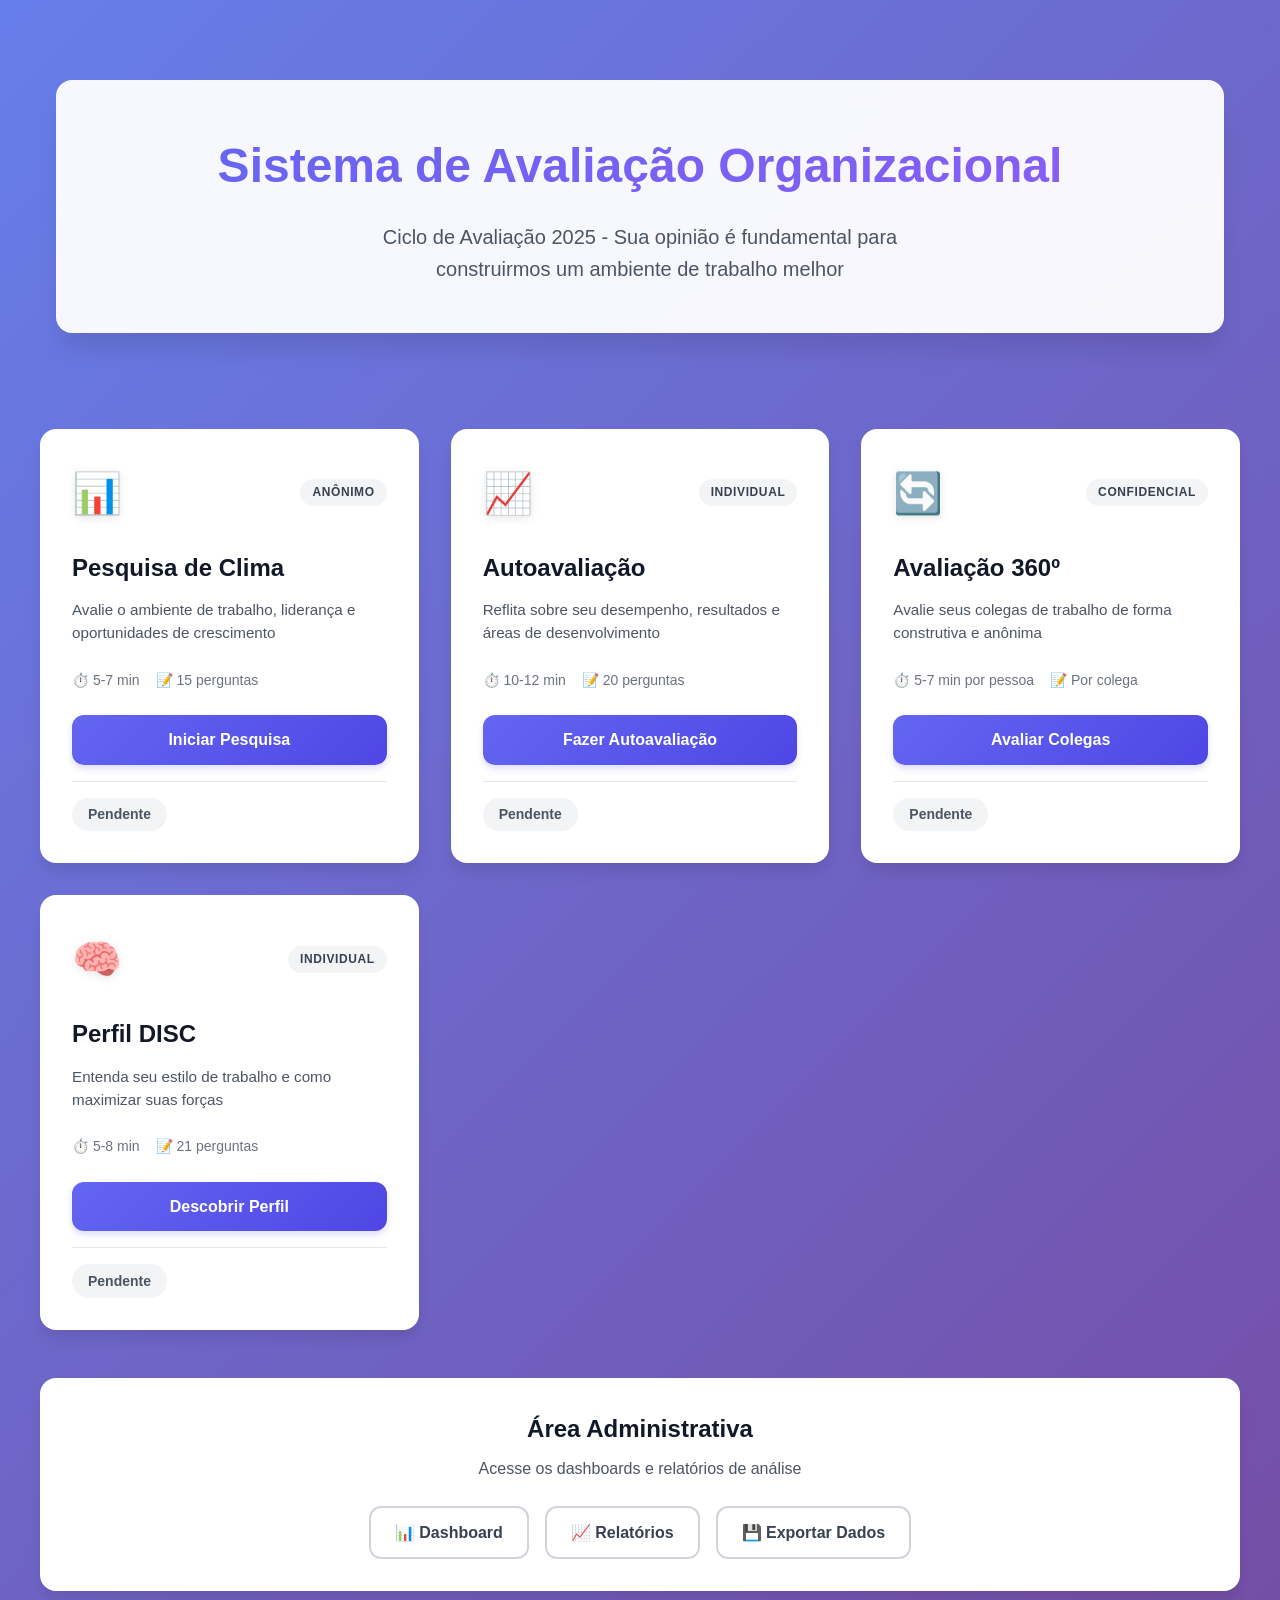
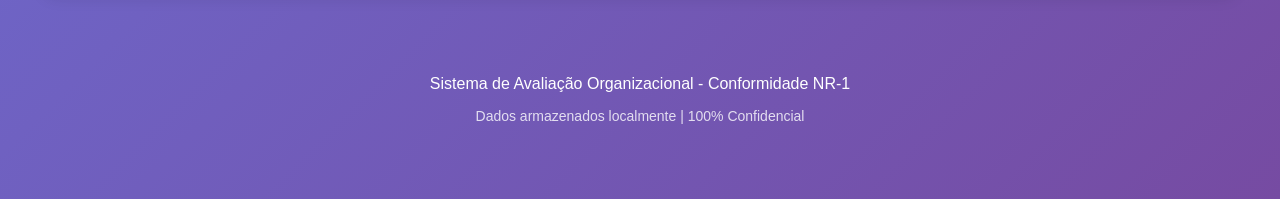
==== index.html @ c281695c "Add files via upload" ====
<!DOCTYPE html>
<html lang="pt-BR">
<head>
    <meta charset="UTF-8">
    <meta name="viewport" content="width=device-width, initial-scale=1.0">
    <title>Sistema de Avaliação Organizacional</title>
    <link rel="stylesheet" href="css/styles.css">
</head>
<body>
    <div class="container">
        <!-- Hero Section -->
        <header class="hero">
            <div class="hero-content">
                <h1 class="hero-title">Sistema de Avaliação Organizacional</h1>
                <p class="hero-subtitle">Ciclo de Avaliação 2025 - Sua opinião é fundamental para construirmos um ambiente de trabalho melhor</p>
            </div>
        </header>

        <!-- Cards de Formulários -->
        <section class="forms-grid">
            <div class="form-card" data-status="pending">
                <div class="card-header">
                    <div class="card-icon">📊</div>
                    <div class="card-badge">Anônimo</div>
                </div>
                <h2 class="card-title">Pesquisa de Clima</h2>
                <p class="card-description">Avalie o ambiente de trabalho, liderança e oportunidades de crescimento</p>
                <div class="card-meta">
                    <span class="meta-item">⏱️ 5-7 min</span>
                    <span class="meta-item">📝 15 perguntas</span>
                </div>
                <a href="clima.html" class="btn btn-primary">Iniciar Pesquisa</a>
                <div class="card-status" id="status-clima">
                    <span class="status-badge pending">Pendente</span>
                </div>
            </div>

            <div class="form-card" data-status="pending">
                <div class="card-header">
                    <div class="card-icon">📈</div>
                    <div class="card-badge">Individual</div>
                </div>
                <h2 class="card-title">Autoavaliação</h2>
                <p class="card-description">Reflita sobre seu desempenho, resultados e áreas de desenvolvimento</p>
                <div class="card-meta">
                    <span class="meta-item">⏱️ 10-12 min</span>
                    <span class="meta-item">📝 20 perguntas</span>
                </div>
                <a href="autoavaliacao.html" class="btn btn-primary">Fazer Autoavaliação</a>
                <div class="card-status" id="status-auto">
                    <span class="status-badge pending">Pendente</span>
                </div>
            </div>

            <div class="form-card" data-status="pending">
                <div class="card-header">
                    <div class="card-icon">🔄</div>
                    <div class="card-badge">Confidencial</div>
                </div>
                <h2 class="card-title">Avaliação 360º</h2>
                <p class="card-description">Avalie seus colegas de trabalho de forma construtiva e anônima</p>
                <div class="card-meta">
                    <span class="meta-item">⏱️ 5-7 min por pessoa</span>
                    <span class="meta-item">📝 Por colega</span>
                </div>
                <a href="avaliacao360.html" class="btn btn-primary">Avaliar Colegas</a>
                <div class="card-status" id="status-360">
                    <span class="status-badge pending">Pendente</span>
                </div>
            </div>

            <div class="form-card" data-status="pending">
                <div class="card-header">
                    <div class="card-icon">🧠</div>
                    <div class="card-badge">Individual</div>
                </div>
                <h2 class="card-title">Perfil DISC</h2>
                <p class="card-description">Entenda seu estilo de trabalho e como maximizar suas forças</p>
                <div class="card-meta">
                    <span class="meta-item">⏱️ 5-8 min</span>
                    <span class="meta-item">📝 21 perguntas</span>
                </div>
                <a href="disc.html" class="btn btn-primary">Descobrir Perfil</a>
                <div class="card-status" id="status-disc">
                    <span class="status-badge pending">Pendente</span>
                </div>
            </div>
        </section>

        <!-- Admin Section -->
        <section class="admin-section">
            <div class="admin-card">
                <h3>Área Administrativa</h3>
                <p>Acesse os dashboards e relatórios de análise</p>
                <div class="admin-buttons">
                    <a href="dashboard.html" class="btn btn-secondary">📊 Dashboard</a>
                    <a href="relatorios.html" class="btn btn-secondary">📈 Relatórios</a>
                    <button onclick="exportarDados()" class="btn btn-secondary">💾 Exportar Dados</button>
                </div>
            </div>
        </section>

        <!-- Footer -->
        <footer class="footer">
            <p>Sistema de Avaliação Organizacional - Conformidade NR-1</p>
            <p class="footer-meta">Dados armazenados localmente | 100% Confidencial</p>
        </footer>
    </div>

    <script src="js/storage.js"></script>
    <script src="js/app.js"></script>
    <script>
        // Atualizar status dos formulários ao carregar página
        window.addEventListener('DOMContentLoaded', () => {
            atualizarStatusFormularios();
        });

        function atualizarStatusFormularios() {
            const formulariosStatus = {
                clima: localStorage.getItem('clima_completed'),
                auto: localStorage.getItem('autoavaliacao_completed'),
                disc: localStorage.getItem('disc_completed')
            };

            // Clima
            if (formulariosStatus.clima) {
                document.getElementById('status-clima').innerHTML = 
                    '<span class="status-badge completed">✓ Concluído</span>';
            }

            // Autoavaliação
            if (formulariosStatus.auto) {
                document.getElementById('status-auto').innerHTML = 
                    '<span class="status-badge completed">✓ Concluído</span>';
            }

            // DISC
            if (formulariosStatus.disc) {
                document.getElementById('status-disc').innerHTML = 
                    '<span class="status-badge completed">✓ Concluído</span>';
            }

            // 360º - contar quantas avaliações foram feitas
            const avaliacoes360 = JSON.parse(localStorage.getItem('avaliacoes_360') || '[]');
            if (avaliacoes360.length > 0) {
                document.getElementById('status-360').innerHTML = 
                    `<span class="status-badge in-progress">${avaliacoes360.length} avaliações feitas</span>`;
            }
        }

        function exportarDados() {
            const dados = {
                clima: JSON.parse(localStorage.getItem('respostas_clima') || '[]'),
                autoavaliacoes: JSON.parse(localStorage.getItem('autoavaliacoes') || '[]'),
                avaliacoes360: JSON.parse(localStorage.getItem('avaliacoes_360') || '[]'),
                disc: JSON.parse(localStorage.getItem('respostas_disc') || '[]')
            };

            const dataStr = JSON.stringify(dados, null, 2);
            const dataBlob = new Blob([dataStr], {type: 'application/json'});
            
            const url = URL.createObjectURL(dataBlob);
            const link = document.createElement('a');
            link.href = url;
            link.download = `dados_avaliacao_${new Date().toISOString().split('T')[0]}.json`;
            link.click();
            
            alert('✓ Dados exportados com sucesso!');
        }
    </script>
    
    <script src="js/auth.js"></script>
    <script>
        // Adicionar proteção aos links administrativos
        document.addEventListener('DOMContentLoaded', function() {
            // Proteger link do dashboard
            const linkDashboard = document.querySelector('a[href="dashboard.html"]');
            if (linkDashboard) {
                linkDashboard.addEventListener('click', function(e) {
                    e.preventDefault();
                    if (verificarLogin()) {
                        window.location.href = 'dashboard.html';
                    } else {
                        window.location.href = 'login.html?redirect=dashboard.html';
                    }
                });
            }
            
            // Proteger link de relatórios
            const linkRelatorios = document.querySelector('a[href="relatorios.html"]');
            if (linkRelatorios) {
                linkRelatorios.addEventListener('click', function(e) {
                    e.preventDefault();
                    if (verificarLogin()) {
                        window.location.href = 'relatorios.html';
                    } else {
                        window.location.href = 'login.html?redirect=relatorios.html';
                    }
                });
            }
        });
    </script>
</body>
</html>
---- css/styles.css ----
/* ============================================
   SISTEMA DE AVALIAÇÃO - DESIGN MODERNO
   ============================================ */

:root {
    /* Cores principais */
    --primary: #6366f1;
    --primary-dark: #4f46e5;
    --primary-light: #818cf8;
    --secondary: #8b5cf6;
    --success: #10b981;
    --warning: #f59e0b;
    --danger: #ef4444;
    
    /* Cores neutras */
    --gray-50: #f9fafb;
    --gray-100: #f3f4f6;
    --gray-200: #e5e7eb;
    --gray-300: #d1d5db;
    --gray-400: #9ca3af;
    --gray-500: #6b7280;
    --gray-600: #4b5563;
    --gray-700: #374151;
    --gray-800: #1f2937;
    --gray-900: #111827;
    
    /* Espaçamentos */
    --spacing-xs: 0.5rem;
    --spacing-sm: 1rem;
    --spacing-md: 1.5rem;
    --spacing-lg: 2rem;
    --spacing-xl: 3rem;
    
    /* Tipografia */
    --font-sans: -apple-system, BlinkMacSystemFont, 'Segoe UI', Roboto, 'Helvetica Neue', Arial, sans-serif;
    
    /* Bordas */
    --radius-sm: 0.5rem;
    --radius-md: 0.75rem;
    --radius-lg: 1rem;
    
    /* Sombras */
    --shadow-sm: 0 1px 2px 0 rgba(0, 0, 0, 0.05);
    --shadow-md: 0 4px 6px -1px rgba(0, 0, 0, 0.1);
    --shadow-lg: 0 10px 15px -3px rgba(0, 0, 0, 0.1);
    --shadow-xl: 0 20px 25px -5px rgba(0, 0, 0, 0.1);
}

/* ============================================
   RESET E BASE
   ============================================ */

* {
    margin: 0;
    padding: 0;
    box-sizing: border-box;
}

body {
    font-family: var(--font-sans);
    font-size: 16px;
    line-height: 1.6;
    color: var(--gray-800);
    background: linear-gradient(135deg, #667eea 0%, #764ba2 100%);
    min-height: 100vh;
    padding: 2rem 1rem;
}

.container {
    max-width: 1200px;
    margin: 0 auto;
}

/* ============================================
   HERO SECTION
   ============================================ */

.hero {
    text-align: center;
    padding: 3rem 1rem;
    margin-bottom: 3rem;
}

.hero-content {
    background: rgba(255, 255, 255, 0.95);
    backdrop-filter: blur(10px);
    padding: 3rem 2rem;
    border-radius: var(--radius-lg);
    box-shadow: var(--shadow-xl);
}

.hero-title {
    font-size: clamp(2rem, 5vw, 3rem);
    font-weight: 800;
    color: var(--gray-900);
    margin-bottom: 1rem;
    background: linear-gradient(135deg, var(--primary), var(--secondary));
    -webkit-background-clip: text;
    -webkit-text-fill-color: transparent;
    background-clip: text;
}

.hero-subtitle {
    font-size: clamp(1rem, 2.5vw, 1.25rem);
    color: var(--gray-600);
    max-width: 600px;
    margin: 0 auto;
}

/* ============================================
   FORMS GRID
   ============================================ */

.forms-grid {
    display: grid;
    grid-template-columns: repeat(auto-fit, minmax(280px, 1fr));
    gap: 2rem;
    margin-bottom: 3rem;
}

.form-card {
    background: white;
    border-radius: var(--radius-lg);
    padding: 2rem;
    box-shadow: var(--shadow-lg);
    transition: all 0.3s ease;
    position: relative;
    overflow: hidden;
}

.form-card::before {
    content: '';
    position: absolute;
    top: 0;
    left: 0;
    right: 0;
    height: 4px;
    background: linear-gradient(90deg, var(--primary), var(--secondary));
    transform: scaleX(0);
    transition: transform 0.3s ease;
}

.form-card:hover {
    transform: translateY(-4px);
    box-shadow: var(--shadow-xl);
}

.form-card:hover::before {
    transform: scaleX(1);
}

.card-header {
    display: flex;
    justify-content: space-between;
    align-items: center;
    margin-bottom: 1.5rem;
}

.card-icon {
    font-size: 2.5rem;
    filter: drop-shadow(0 2px 4px rgba(0,0,0,0.1));
}

.card-badge {
    padding: 0.25rem 0.75rem;
    background: var(--gray-100);
    color: var(--gray-700);
    border-radius: 999px;
    font-size: 0.75rem;
    font-weight: 600;
    text-transform: uppercase;
    letter-spacing: 0.05em;
}

.card-title {
    font-size: 1.5rem;
    font-weight: 700;
    color: var(--gray-900);
    margin-bottom: 0.75rem;
}

.card-description {
    color: var(--gray-600);
    font-size: 0.95rem;
    line-height: 1.5;
    margin-bottom: 1.5rem;
}

.card-meta {
    display: flex;
    gap: 1rem;
    margin-bottom: 1.5rem;
}

.meta-item {
    font-size: 0.875rem;
    color: var(--gray-500);
    display: flex;
    align-items: center;
    gap: 0.25rem;
}

.card-status {
    margin-top: 1rem;
    padding-top: 1rem;
    border-top: 1px solid var(--gray-200);
}

.status-badge {
    display: inline-block;
    padding: 0.35rem 1rem;
    border-radius: 999px;
    font-size: 0.875rem;
    font-weight: 600;
}

.status-badge.pending {
    background: var(--gray-100);
    color: var(--gray-600);
}

.status-badge.in-progress {
    background: #fef3c7;
    color: #92400e;
}

.status-badge.completed {
    background: #d1fae5;
    color: #065f46;
}

/* ============================================
   BUTTONS
   ============================================ */

.btn {
    display: inline-block;
    padding: 0.75rem 1.5rem;
    font-size: 1rem;
    font-weight: 600;
    text-decoration: none;
    border-radius: var(--radius-md);
    transition: all 0.2s ease;
    cursor: pointer;
    border: none;
    text-align: center;
    width: 100%;
}

.btn-primary {
    background: linear-gradient(135deg, var(--primary), var(--primary-dark));
    color: white;
    box-shadow: 0 4px 6px rgba(99, 102, 241, 0.2);
}

.btn-primary:hover {
    transform: translateY(-2px);
    box-shadow: 0 8px 12px rgba(99, 102, 241, 0.3);
}

.btn-secondary {
    background: white;
    color: var(--gray-700);
    border: 2px solid var(--gray-300);
}

.btn-secondary:hover {
    border-color: var(--primary);
    color: var(--primary);
    background: var(--gray-50);
}

/* ============================================
   ADMIN SECTION
   ============================================ */

.admin-section {
    margin-bottom: 3rem;
}

.admin-card {
    background: white;
    border-radius: var(--radius-lg);
    padding: 2rem;
    box-shadow: var(--shadow-lg);
    text-align: center;
}

.admin-card h3 {
    font-size: 1.5rem;
    font-weight: 700;
    color: var(--gray-900);
    margin-bottom: 0.5rem;
}

.admin-card p {
    color: var(--gray-600);
    margin-bottom: 1.5rem;
}

.admin-buttons {
    display: flex;
    gap: 1rem;
    flex-wrap: wrap;
    justify-content: center;
}

.admin-buttons .btn {
    width: auto;
    min-width: 150px;
}

/* ============================================
   FOOTER
   ============================================ */

.footer {
    text-align: center;
    padding: 2rem 1rem;
    color: white;
}

.footer p {
    margin-bottom: 0.5rem;
    font-weight: 500;
}

.footer-meta {
    font-size: 0.875rem;
    opacity: 0.8;
}

/* ============================================
   FORMULÁRIOS (Páginas internas)
   ============================================ */

.form-container {
    max-width: 700px;
    margin: 0 auto;
    padding: 2rem 1rem;
}

.form-wrapper {
    background: white;
    border-radius: var(--radius-lg);
    box-shadow: var(--shadow-xl);
    overflow: hidden;
}

.form-header {
    background: linear-gradient(135deg, var(--primary), var(--secondary));
    color: white;
    padding: 3rem 2rem;
    text-align: center;
}

.form-header h1 {
    font-size: 2rem;
    font-weight: 700;
    margin-bottom: 0.5rem;
}

.form-header p {
    opacity: 0.9;
    font-size: 1.1rem;
}

.form-progress {
    background: var(--gray-100);
    height: 6px;
}

.form-progress-bar {
    background: linear-gradient(90deg, var(--primary), var(--secondary));
    height: 100%;
    transition: width 0.3s ease;
}

.form-body {
    padding: 3rem 2rem;
}

.question-slide {
    display: none;
    animation: slideIn 0.3s ease;
}

.question-slide.active {
    display: block;
}

@keyframes slideIn {
    from {
        opacity: 0;
        transform: translateX(20px);
    }
    to {
        opacity: 1;
        transform: translateX(0);
    }
}

.question-number {
    font-size: 0.875rem;
    font-weight: 600;
    color: var(--primary);
    margin-bottom: 0.5rem;
    text-transform: uppercase;
    letter-spacing: 0.05em;
}

.question-text {
    font-size: 1.5rem;
    font-weight: 600;
    color: var(--gray-900);
    margin-bottom: 1.5rem;
    line-height: 1.4;
}

.question-description {
    color: var(--gray-600);
    font-size: 0.95rem;
    margin-bottom: 2rem;
}

/* ============================================
   INPUTS DO FORMULÁRIO
   ============================================ */

.input-group {
    margin-bottom: 1.5rem;
}

.input-label {
    display: block;
    font-weight: 500;
    color: var(--gray-700);
    margin-bottom: 0.5rem;
}

.input-text,
.input-textarea,
.input-select {
    width: 100%;
    padding: 0.75rem 1rem;
    font-size: 1rem;
    border: 2px solid var(--gray-300);
    border-radius: var(--radius-md);
    transition: all 0.2s ease;
    font-family: var(--font-sans);
}

.input-text:focus,
.input-textarea:focus,
.input-select:focus {
    outline: none;
    border-color: var(--primary);
    box-shadow: 0 0 0 3px rgba(99, 102, 241, 0.1);
}

.input-textarea {
    min-height: 120px;
    resize: vertical;
}

/* Radio e Checkbox personalizados */
.option-group {
    display: flex;
    flex-direction: column;
    gap: 0.75rem;
}

.option-item {
    position: relative;
}

.option-item input[type="radio"],
.option-item input[type="checkbox"] {
    position: absolute;
    opacity: 0;
}

.option-label {
    display: block;
    padding: 1rem 1.25rem;
    border: 2px solid var(--gray-300);
    border-radius: var(--radius-md);
    cursor: pointer;
    transition: all 0.2s ease;
    font-weight: 500;
}

.option-item input:checked + .option-label {
    border-color: var(--primary);
    background: var(--gray-50);
    color: var(--primary);
}

.option-label:hover {
    border-color: var(--primary-light);
    background: var(--gray-50);
}

/* Escala (Rating) */
.scale-container {
    display: flex;
    justify-content: space-between;
    gap: 0.5rem;
    margin: 2rem 0;
}

.scale-item {
    flex: 1;
    text-align: center;
}

.scale-item input[type="radio"] {
    position: absolute;
    opacity: 0;
}

.scale-label {
    display: flex;
    flex-direction: column;
    align-items: center;
    gap: 0.5rem;
    padding: 1rem 0.5rem;
    border: 2px solid var(--gray-300);
    border-radius: var(--radius-md);
    cursor: pointer;
    transition: all 0.2s ease;
    background: white;
}

.scale-number {
    font-size: 1.5rem;
    font-weight: 700;
    color: var(--gray-600);
}

.scale-text {
    font-size: 0.75rem;
    color: var(--gray-500);
}

.scale-item input:checked + .scale-label {
    border-color: var(--primary);
    background: var(--primary);
}

.scale-item input:checked + .scale-label .scale-number,
.scale-item input:checked + .scale-label .scale-text {
    color: white;
}

.scale-label:hover {
    border-color: var(--primary-light);
    transform: translateY(-2px);
}

/* ============================================
   NAVEGAÇÃO DO FORMULÁRIO
   ============================================ */

.form-navigation {
    display: flex;
    gap: 1rem;
    margin-top: 2rem;
}

.nav-btn {
    flex: 1;
}

.btn-back {
    background: var(--gray-100);
    color: var(--gray-700);
}

.btn-back:hover {
    background: var(--gray-200);
}

/* ============================================
   MENSAGENS
   ============================================ */

.alert {
    padding: 1rem 1.25rem;
    border-radius: var(--radius-md);
    margin-bottom: 1.5rem;
}

.alert-success {
    background: #d1fae5;
    border-left: 4px solid var(--success);
    color: #065f46;
}

.alert-info {
    background: #dbeafe;
    border-left: 4px solid var(--primary);
    color: #1e40af;
}

/* ============================================
   DASHBOARD
   ============================================ */

.dashboard-grid {
    display: grid;
    grid-template-columns: repeat(auto-fit, minmax(250px, 1fr));
    gap: 1.5rem;
    margin-bottom: 2rem;
}

.stat-card {
    background: white;
    padding: 1.5rem;
    border-radius: var(--radius-lg);
    box-shadow: var(--shadow-md);
}

.stat-label {
    font-size: 0.875rem;
    color: var(--gray-600);
    margin-bottom: 0.5rem;
    text-transform: uppercase;
    letter-spacing: 0.05em;
}

.stat-value {
    font-size: 2.5rem;
    font-weight: 700;
    color: var(--gray-900);
}

.chart-container {
    background: white;
    padding: 2rem;
    border-radius: var(--radius-lg);
    box-shadow: var(--shadow-md);
    margin-bottom: 2rem;
}

.chart-title {
    font-size: 1.25rem;
    font-weight: 700;
    color: var(--gray-900);
    margin-bottom: 1.5rem;
}

/* ============================================
   RESPONSIVE
   ============================================ */

@media (max-width: 768px) {
    body {
        padding: 1rem 0.5rem;
    }
    
    .hero-content {
        padding: 2rem 1.5rem;
    }
    
    .forms-grid {
        grid-template-columns: 1fr;
    }
    
    .scale-container {
        flex-wrap: wrap;
    }
    
    .scale-item {
        min-width: calc(20% - 0.5rem);
    }
    
    .admin-buttons {
        flex-direction: column;
    }
    
    .admin-buttons .btn {
        width: 100%;
    }
}

/* ============================================
   ANIMAÇÕES
   ============================================ */

@keyframes fadeIn {
    from {
        opacity: 0;
        transform: translateY(10px);
    }
    to {
        opacity: 1;
        transform: translateY(0);
    }
}

.fade-in {
    animation: fadeIn 0.3s ease;
}
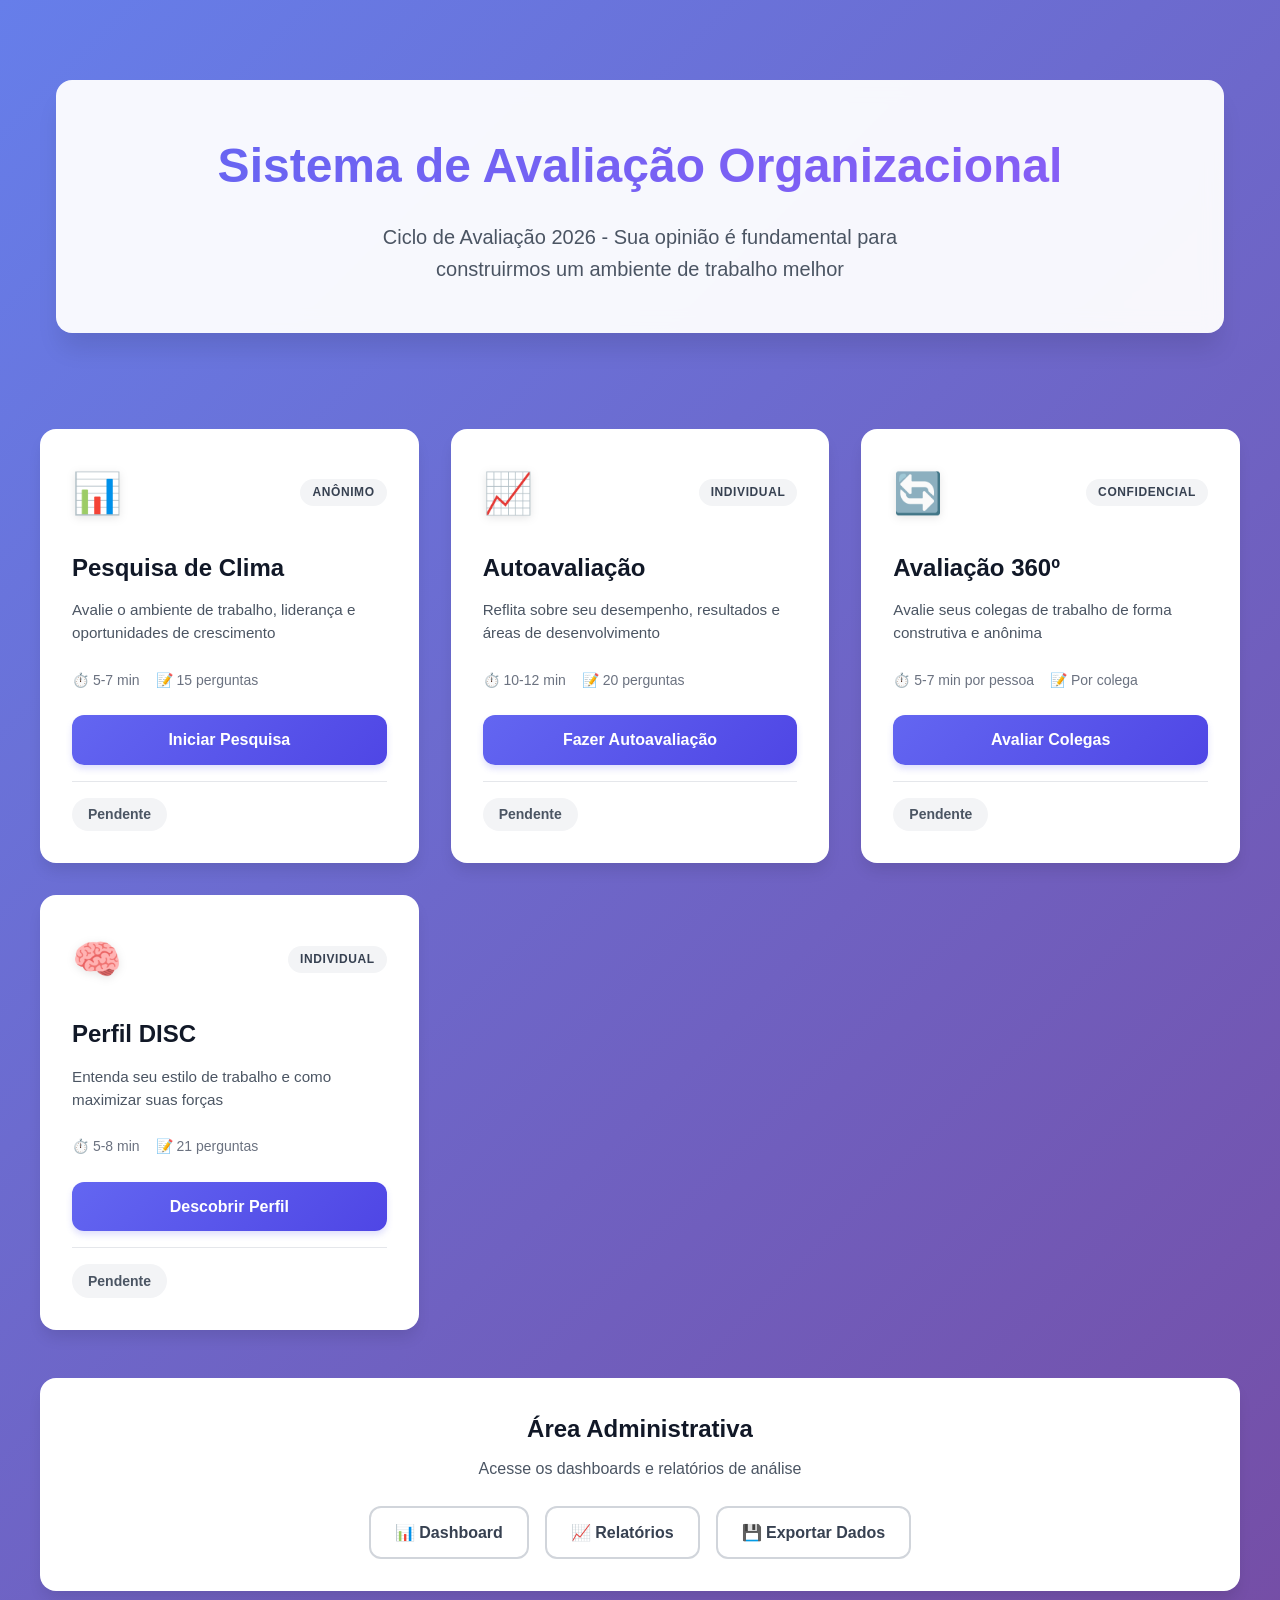
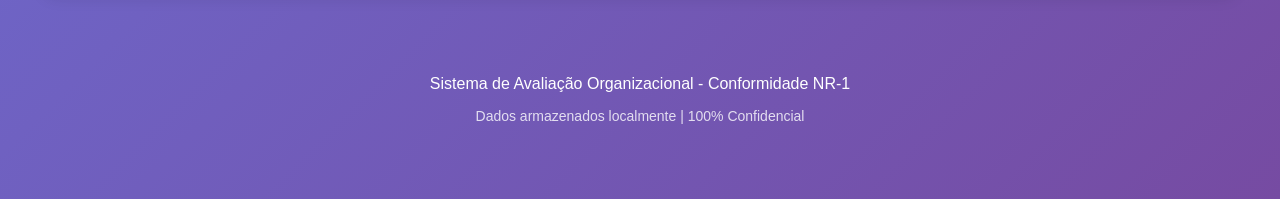
==== commit 11671072: "Update index.html" ====
--- a/index.html
+++ b/index.html
@@ -3,7 +3,7 @@
 <head>
     <meta charset="UTF-8">
     <meta name="viewport" content="width=device-width, initial-scale=1.0">
-    <title>Sistema de Avaliação Organizacional</title>
+    <title>Avaliação Organizacional Nubelle</title>
     <link rel="stylesheet" href="css/styles.css">
 </head>
 <body>
@@ -12,7 +12,7 @@
         <header class="hero">
             <div class="hero-content">
                 <h1 class="hero-title">Sistema de Avaliação Organizacional</h1>
-                <p class="hero-subtitle">Ciclo de Avaliação 2025 - Sua opinião é fundamental para construirmos um ambiente de trabalho melhor</p>
+                <p class="hero-subtitle">Ciclo de Avaliação 2026 - Sua opinião é fundamental para construirmos um ambiente de trabalho melhor</p>
             </div>
         </header>
 
